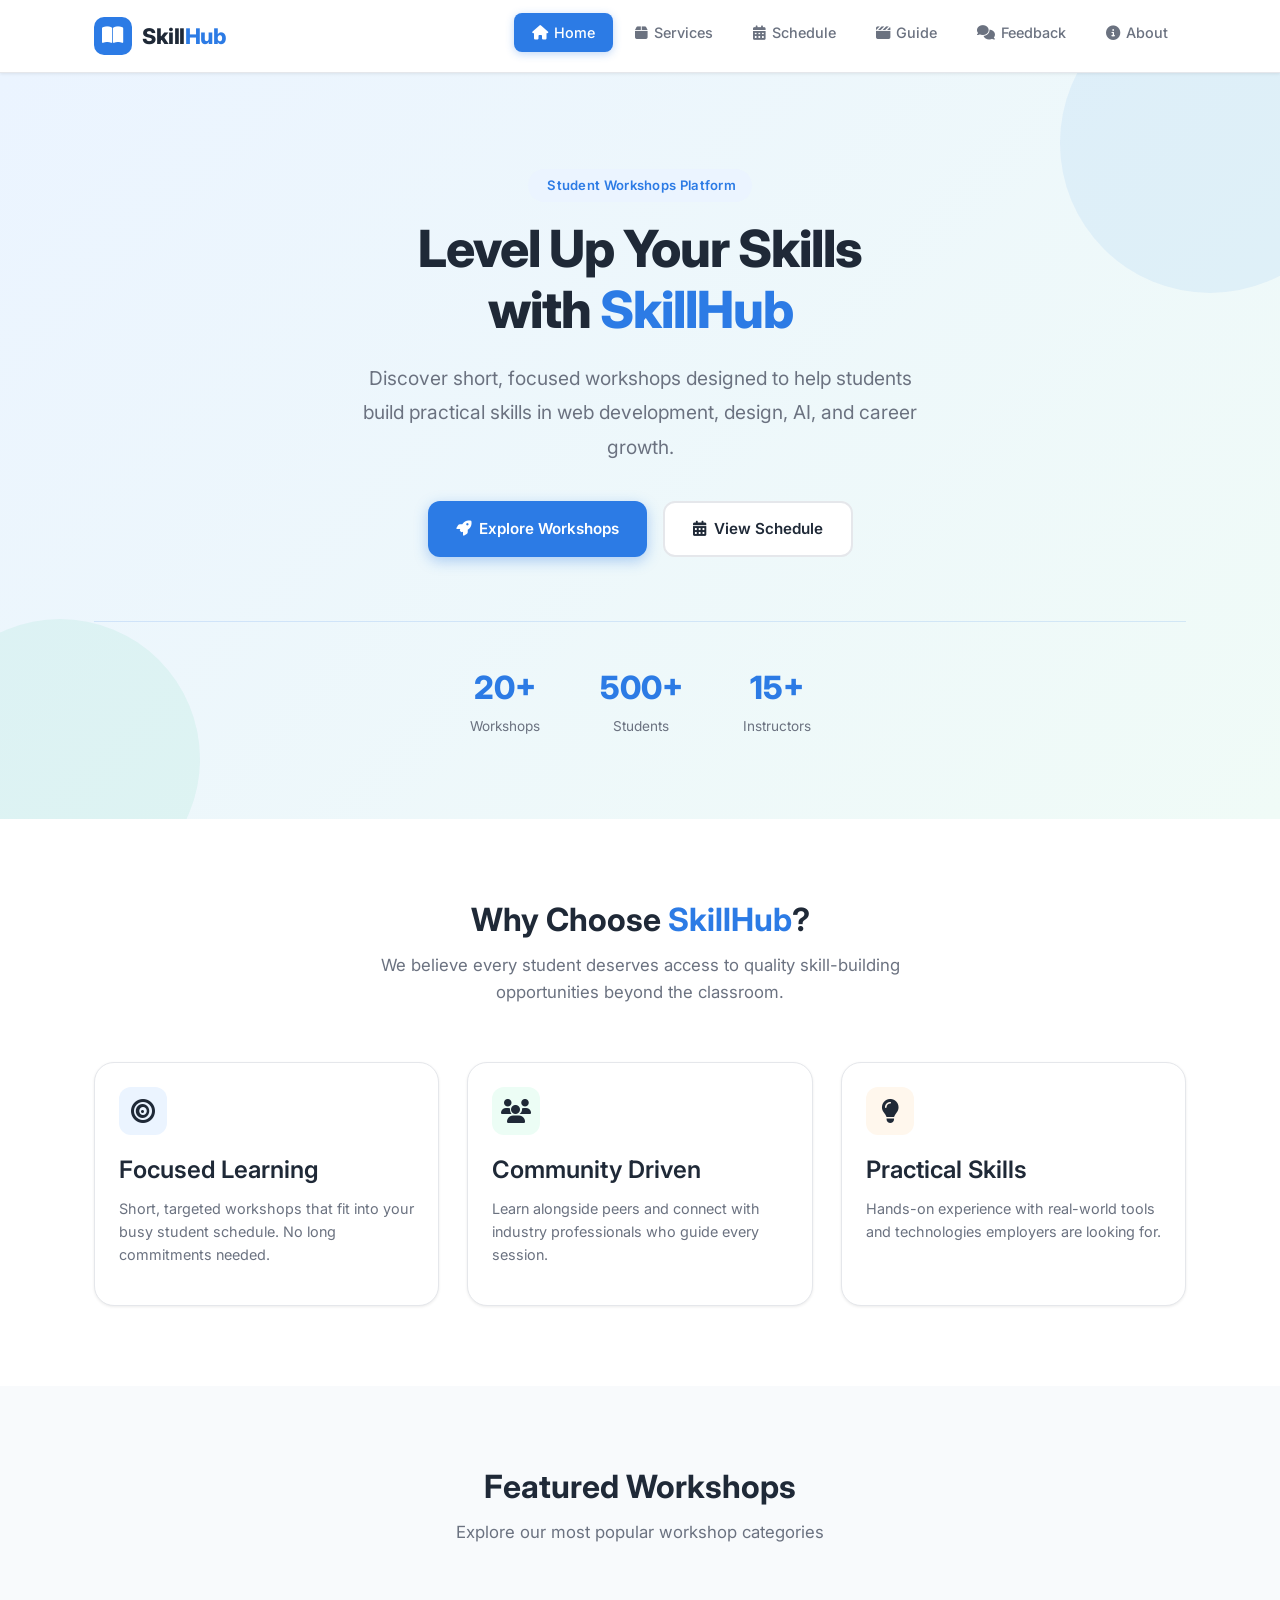
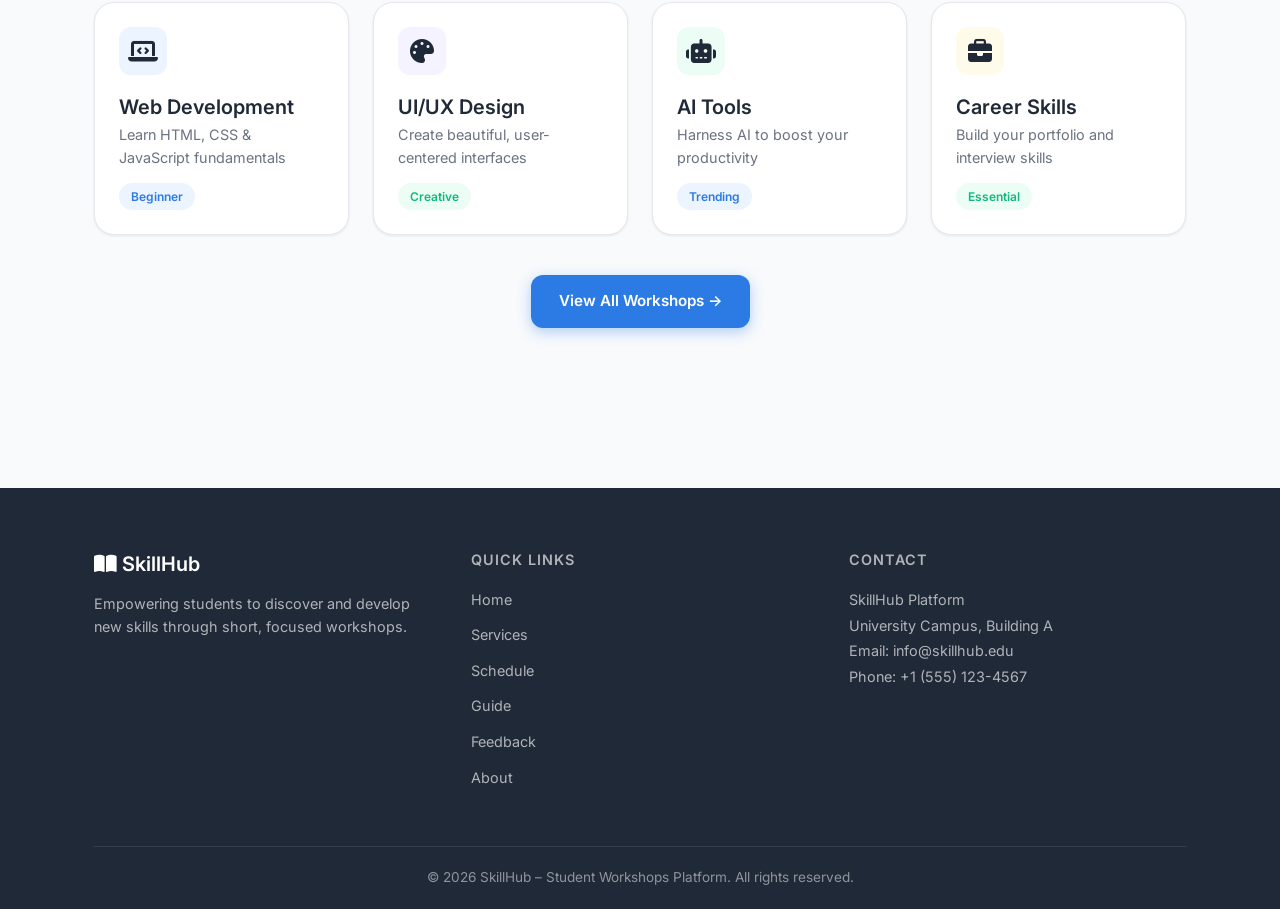
==== SkillHub-403/index.html @ 864455df "added the video + changed icons" ====
<!--
  /* Name=Aseel Musaid Alamri, ID=2108290, Section=DAR, Date=20/3 */
/* Name=Shahenaz Abushanab , ID=2215050, Section=DAR, Date=20/3 */
/* Name=Raghad Abdullah Alzahrani , ID=2206740, Section=DAR, Date=20/3 */
-->
<!doctype html>
<html lang="en">
  <head>
    <meta charset="UTF-8" />
    <meta name="viewport" content="width=device-width, initial-scale=1.0" />
    <title>SkillHub – Student Workshops Platform</title>
    <!-- Font Awesome CDN -->
    <link
      rel="stylesheet"
      href="https://cdnjs.cloudflare.com/ajax/libs/font-awesome/6.5.0/css/all.min.css"
    />
    <link rel="stylesheet" href="global/main.css" />
    <link rel="stylesheet" href="global/print.css" media="print" />
  </head>
  <body>
    <!-- ===== HEADER ===== -->
    <header>
      <div class="container">
        <div id="header-inner">
          <!-- Site logo and name -->
          <a href="index.html" id="site-logo">
            <div id="logo-icon"><i class="fa-solid fa-book-open"></i></div>
            <span id="site-name">Skill<span>Hub</span></span>
          </a>

          <!-- Navigation menu -->
          <nav id="main-nav" aria-label="Main navigation">
            <ul>
              <li>
                <a href="index.html"><i class="fa-solid fa-house"></i> Home</a>
              </li>
              <li>
                <a href="pages/services.html"
                  ><i class="fa-solid fa-box"></i> Services</a
                >
              </li>
              <li>
                <a href="pages/schedule.html"
                  ><i class="fa-solid fa-calendar-days"></i> Schedule</a
                >
              </li>
              <li>
                <a href="pages/video.html"
                  ><i class="fa-solid fa-clapperboard"></i> Guide</a
                >
              </li>
              <li>
                <a href="pages/feedback.html"
                  ><i class="fa-solid fa-comments"></i> Feedback</a
                >
              </li>
              <li>
                <a href="pages/about.html"
                  ><i class="fa-solid fa-circle-info"></i> About</a
                >
              </li>
            </ul>
          </nav>

          <!-- Mobile menu button -->
          <button id="menu-toggle" aria-label="Toggle menu">
            <i class="fa-solid fa-bars"></i>
          </button>
        </div>
      </div>
    </header>

    <!-- ===== HERO SECTION ===== -->
    <section id="home-hero">
      <div class="container">
        <div id="hero-content">
          <div class="badge">
            <i class="fa-solid fa-sparkles"></i> Student Workshops Platform
          </div>

          <h1 id="hero-title">
            Level Up Your Skills<br />with
            <span class="highlight">SkillHub</span>
          </h1>

          <p id="hero-subtitle">
            Discover short, focused workshops designed to help students build
            practical skills in web development, design, AI, and career growth.
          </p>

          <div id="hero-actions">
            <a href="pages/services.html" class="btn btn-primary"
              ><i class="fa-solid fa-rocket"></i> Explore Workshops</a
            >
            <a href="pages/schedule.html" class="btn btn-outline"
              ><i class="fa-solid fa-calendar-days"></i> View Schedule</a
            >
          </div>

          <div id="hero-stats">
            <div class="stat-item">
              <span class="stat-number">20+</span>
              <span class="stat-label">Workshops</span>
            </div>
            <div class="stat-item">
              <span class="stat-number">500+</span>
              <span class="stat-label">Students</span>
            </div>
            <div class="stat-item">
              <span class="stat-number">15+</span>
              <span class="stat-label">Instructors</span>
            </div>
          </div>
        </div>
      </div>
    </section>

    <!-- ===== PURPOSE SECTION ===== -->
    <section class="section-alt">
      <div class="container">
        <div class="section-header">
          <h2>
            Why Choose <span style="color: var(--primary)">SkillHub</span>?
          </h2>
          <p>
            We believe every student deserves access to quality skill-building
            opportunities beyond the classroom.
          </p>
        </div>

        <div class="grid-3">
          <div class="card">
            <div class="card-body">
              <div class="card-icon" style="background: #ebf4ff">
                <i class="fa-solid fa-bullseye"></i>
              </div>
              <h3>Focused Learning</h3>
              <p>
                Short, targeted workshops that fit into your busy student
                schedule. No long commitments needed.
              </p>
            </div>
          </div>

          <div class="card">
            <div class="card-body">
              <div class="card-icon" style="background: #ecfdf5">
                <i class="fa-solid fa-users"></i>
              </div>
              <h3>Community Driven</h3>
              <p>
                Learn alongside peers and connect with industry professionals
                who guide every session.
              </p>
            </div>
          </div>

          <div class="card">
            <div class="card-body">
              <div class="card-icon" style="background: #fff7ed">
                <i class="fa-solid fa-lightbulb"></i>
              </div>
              <h3>Practical Skills</h3>
              <p>
                Hands-on experience with real-world tools and technologies
                employers are looking for.
              </p>
            </div>
          </div>
        </div>
      </div>
    </section>

    <!-- ===== FEATURED WORKSHOPS ===== -->
    <section class="section">
      <div class="container">
        <div class="section-header">
          <h2>Featured Workshops</h2>
          <p>Explore our most popular workshop categories</p>
        </div>

        <div class="grid-4">
          <div class="card">
            <div class="card-body">
              <div class="card-icon" style="background: #ebf4ff">
                <i class="fa-solid fa-laptop-code"></i>
              </div>
              <h4>Web Development</h4>
              <p>Learn HTML, CSS & JavaScript fundamentals</p>
              <div class="card-tags">
                <span class="tag tag-primary">Beginner</span>
              </div>
            </div>
          </div>

          <div class="card">
            <div class="card-body">
              <div class="card-icon" style="background: #f5f3ff">
                <i class="fa-solid fa-palette"></i>
              </div>
              <h4>UI/UX Design</h4>
              <p>Create beautiful, user-centered interfaces</p>
              <div class="card-tags">
                <span class="tag tag-secondary">Creative</span>
              </div>
            </div>
          </div>

          <div class="card">
            <div class="card-body">
              <div class="card-icon" style="background: #ecfdf5">
                <i class="fa-solid fa-robot"></i>
              </div>
              <h4>AI Tools</h4>
              <p>Harness AI to boost your productivity</p>
              <div class="card-tags">
                <span class="tag tag-primary">Trending</span>
              </div>
            </div>
          </div>

          <div class="card">
            <div class="card-body">
              <div class="card-icon" style="background: #fffbeb">
                <i class="fa-solid fa-briefcase"></i>
              </div>
              <h4>Career Skills</h4>
              <p>Build your portfolio and interview skills</p>
              <div class="card-tags">
                <span class="tag tag-secondary">Essential</span>
              </div>
            </div>
          </div>
        </div>

        <div style="text-align: center; margin-top: 40px">
          <a href="pages/services.html" class="btn btn-primary"
            >View All Workshops →</a
          >
        </div>
      </div>
    </section>

    <!-- ===== FOOTER ===== -->
    <footer>
      <div class="container">
        <div id="footer-grid">
          <div id="footer-brand">
            <h3><i class="fa-solid fa-book-open"></i> SkillHub</h3>
            <p>
              Empowering students to discover and develop new skills through
              short, focused workshops.
            </p>
          </div>

          <div id="footer-links">
            <p class="footer-heading">Quick Links</p>
            <ul>
              <li><a href="index.html">Home</a></li>
              <li><a href="pages/services.html">Services</a></li>
              <li><a href="pages/schedule.html">Schedule</a></li>
              <li><a href="pages/video.html">Guide</a></li>
              <li><a href="pages/feedback.html">Feedback</a></li>
              <li><a href="pages/about.html">About</a></li>
            </ul>
          </div>

          <div id="footer-contact">
            <p class="footer-heading">Contact</p>
            <address>
              SkillHub Platform<br />
              University Campus, Building A<br />
              Email: info@skillhub.edu<br />
              Phone: +1 (555) 123-4567
            </address>
          </div>
        </div>
      </div>

      <div id="footer-copyright">
        &copy; 2026 SkillHub – Student Workshops Platform. All rights reserved.
      </div>
    </footer>

    <script src="scripts/main.js"></script>
  </body>
</html>
---- SkillHub-403/global/main.css ----
/* Name=Aseel Musaid Alamri, ID=2108290, Section=DAR, Date=20/3 */
/* Name=Shahenaz Abushanab , ID=2215050, Section=DAR, Date=20/3 */
/* Name=Raghad Abdullah Alzahrani , ID=2206740, Section=DAR, Date=20/3 */



@import url('https://fonts.googleapis.com/css2?family=Inter:wght@300;400;500;600;700;800&display=swap');

/* ===== CSS VARIABLES / COLOR PALETTE ===== */
:root {
  --primary:    #2C7BE5;
  --secondary:  #10B981;
  --background: #F8FAFC;
  --text:       #1F2937;
  --text-light: #6B7280;
  --card-bg:    #FFFFFF;
  --border:     #E5E7EB;
  --primary-light: #EBF4FF;
  --secondary-light: #ECFDF5;
  --shadow-sm:  0 1px 3px rgba(0,0,0,0.08);
  --shadow-md:  0 4px 16px rgba(44,123,229,0.10);
  --shadow-lg:  0 8px 32px rgba(44,123,229,0.15);
  --radius:     12px;
  --radius-lg:  20px;
}

/* ===== RESET & BASE STYLES ===== */
*, *::before, *::after {
  box-sizing: border-box;
  margin: 0;
  padding: 0;
}

html {
  scroll-behavior: smooth;
}

body {
  font-family: 'Inter', sans-serif;
  background-color: var(--background);
  color: var(--text);
  line-height: 1.6;
  font-size: 16px;
}

/* ===== TYPOGRAPHY ===== */
h1 { font-size: 2.75rem; font-weight: 800; line-height: 1.2; }
h2 { font-size: 2rem;    font-weight: 700; line-height: 1.3; }
h3 { font-size: 1.5rem;  font-weight: 600; }
h4 { font-size: 1.25rem; font-weight: 600; }
h5 { font-size: 1.1rem;  font-weight: 600; }
h6 { font-size: 0.95rem; font-weight: 600; }

p  { margin-bottom: 1rem; color: var(--text-light); }

/* Text formatting utilities */
.bold      { font-weight: 700; }
.italic    { font-style: italic; }
.underline { text-decoration: underline; }

a {
  color: var(--primary);
  text-decoration: none;
  transition: color 0.2s;
}
a:hover { color: #1a5cbf; }

ul, ol {
  padding-left: 1.5rem;
  margin-bottom: 1rem;
}

li { margin-bottom: 0.4rem; }

/* ===== LAYOUT WRAPPER ===== */
/* Main page container with max-width and centered alignment */
.container {
  max-width: 1140px;
  margin: 0 auto;
  padding: 0 24px;
}

/* ===== HEADER ===== */
/* Sticky top header with site name and navigation */
header {
  background: rgba(255,255,255,0.92);
  backdrop-filter: blur(12px);
  border-bottom: 1px solid var(--border);
  position: sticky;
  top: 0;
  z-index: 100;
  box-shadow: var(--shadow-sm);
}

#header-inner {
  display: flex;
  align-items: center;
  justify-content: space-between;
  height: 72px;
}

/* Logo / site name in header */
#site-logo {
  display: flex;
  align-items: center;
  gap: 10px;
  text-decoration: none;
}

#logo-icon {
  width: 38px;
  height: 38px;
  background: var(--primary);
  border-radius: 10px;
  display: flex;
  align-items: center;
  justify-content: center;
  color: white;
  font-size: 1.2rem;
}

#site-name {
  font-size: 1.35rem;
  font-weight: 800;
  color: var(--text);
  letter-spacing: -0.5px;
}

#site-name span { color: var(--primary); }

/* ===== NAVIGATION BAR ===== */
/* Consistent navigation menu across all pages */
nav#main-nav ul {
  list-style: none;
  display: flex;
  align-items: center;
  gap: 4px;
  padding: 0;
  margin: 0;
}

nav#main-nav ul li a {
  display: flex;
  align-items: center;
  gap: 6px;
  padding: 8px 18px;
  border-radius: 8px;
  font-size: 0.9rem;
  font-weight: 500;
  color: var(--text-light);
  transition: all 0.2s;
  text-decoration: none;
}

nav#main-nav ul li a:hover {
  background: var(--primary-light);
  color: var(--primary);
}

nav#main-nav ul li a.active {
  background: var(--primary);
  color: white;
  box-shadow: 0 2px 8px rgba(44,123,229,0.3);
}

/* Mobile hamburger button */
#menu-toggle {
  display: none;
  background: none;
  border: 1px solid var(--border);
  border-radius: 8px;
  padding: 8px 10px;
  cursor: pointer;
  font-size: 1.3rem;
  color: var(--text);
}

/* ===== FOOTER ===== */
/* Footer with copyright symbol, links, and address */
footer {
  background: var(--text);
  color: white;
  padding: 60px 0 0;
  margin-top: 80px;
}

#footer-grid {
  display: grid;
  grid-template-columns: repeat(3, 1fr);
  gap: 40px;
  padding-bottom: 40px;
  border-bottom: 1px solid rgba(255,255,255,0.1);
}

#footer-brand p,
#footer-links p,
#footer-contact p {
  color: rgba(255,255,255,0.65);
  font-size: 0.9rem;
}

#footer-brand h3 {
  color: white;
  margin-bottom: 12px;
  font-size: 1.25rem;
}

.footer-heading {
  color: rgba(255,255,255,0.8);
  font-size: 0.8rem;
  font-weight: 600;
  text-transform: uppercase;
  letter-spacing: 1px;
  margin-bottom: 16px;
}

#footer-links ul {
  list-style: none;
  padding: 0;
}

#footer-links ul li { margin-bottom: 10px; }

#footer-links ul li a {
  color: rgba(255,255,255,0.65);
  font-size: 0.9rem;
  transition: color 0.2s;
}

#footer-links ul li a:hover { color: white; }

/* Footer address element styling */
footer address {
  font-style: normal;
  color: rgba(255,255,255,0.65);
  font-size: 0.9rem;
  line-height: 1.8;
}

/* Copyright bar at bottom of footer */
#footer-copyright {
  text-align: center;
  padding: 20px;
  font-size: 0.85rem;
  color: rgba(255,255,255,0.5);
}

/* ===== PAGE HERO / BANNER ===== */
/* Used at top of inner pages */
.page-hero {
  background: linear-gradient(135deg, var(--primary-light) 0%, var(--background) 100%);
  padding: 64px 0 56px;
  text-align: center;
  border-bottom: 1px solid var(--border);
}

.page-hero .badge {
  display: inline-block;
  background: var(--primary-light);
  color: var(--primary);
  padding: 6px 16px;
  border-radius: 99px;
  font-size: 0.82rem;
  font-weight: 600;
  margin-bottom: 16px;
  letter-spacing: 0.3px;
}

.page-hero h1 {
  color: var(--text);
  margin-bottom: 12px;
}

.page-hero p {
  font-size: 1.1rem;
  max-width: 580px;
  margin: 0 auto;
}

/* ===== BUTTONS ===== */
.btn {
  display: inline-flex;
  align-items: center;
  gap: 8px;
  padding: 14px 28px;
  border-radius: var(--radius);
  font-size: 0.95rem;
  font-weight: 600;
  cursor: pointer;
  border: none;
  transition: all 0.25s;
  text-decoration: none;
}

.btn-primary {
  background: var(--primary);
  color: white;
  box-shadow: 0 4px 14px rgba(44,123,229,0.35);
}

.btn-primary:hover {
  background: #1a5cbf;
  color: white;
  box-shadow: 0 6px 20px rgba(44,123,229,0.45);
  transform: translateY(-2px);
}

.btn-outline {
  background: white;
  color: var(--text);
  border: 2px solid var(--border);
}

.btn-outline:hover {
  border-color: var(--primary);
  color: var(--primary);
  background: var(--primary-light);
  transform: translateY(-2px);
}

.btn-secondary {
  background: var(--secondary);
  color: white;
  box-shadow: 0 4px 14px rgba(16,185,129,0.3);
}

.btn-secondary:hover {
  background: #0da271;
  color: white;
  transform: translateY(-2px);
}

/* ===== CARDS ===== */
/* Reusable card component for workshops and features */
.card {
  background: var(--card-bg);
  border: 1px solid var(--border);
  border-radius: var(--radius-lg);
  overflow: hidden;
  transition: all 0.3s;
  box-shadow: var(--shadow-sm);
}

.card:hover {
  border-color: rgba(44,123,229,0.25);
  box-shadow: var(--shadow-lg);
  transform: translateY(-4px);
}

.card-img {
  width: 100%;
  height: 200px;
  object-fit: cover;
}

.card-body {
  padding: 24px;
}

.card-icon {
  width: 48px;
  height: 48px;
  border-radius: 12px;
  display: flex;
  align-items: center;
  justify-content: center;
  font-size: 1.5rem;
  margin-bottom: 16px;
}

.card-body h3 { margin-bottom: 8px; }
.card-body p  { font-size: 0.9rem; margin-bottom: 14px; }

.card-tags { display: flex; gap: 8px; flex-wrap: wrap; }

.tag {
  font-size: 0.75rem;
  font-weight: 600;
  padding: 4px 12px;
  border-radius: 99px;
}

.tag-primary { background: var(--primary-light); color: var(--primary); }
.tag-secondary { background: var(--secondary-light); color: var(--secondary); }

/* ===== SECTION STYLES ===== */
.section { padding: 80px 0; }
.section-alt { padding: 80px 0; background: var(--card-bg); }

.section-header { text-align: center; margin-bottom: 56px; }
.section-header h2 { color: var(--text); margin-bottom: 12px; }
.section-header p { font-size: 1.05rem; max-width: 560px; margin: 0 auto; }

/* ===== GRID LAYOUTS ===== */
.grid-2 { display: grid; grid-template-columns: repeat(2, 1fr); gap: 28px; }
.grid-3 { display: grid; grid-template-columns: repeat(3, 1fr); gap: 28px; }
.grid-4 { display: grid; grid-template-columns: repeat(4, 1fr); gap: 24px; }

/* ===== BLOCKQUOTE ===== */
blockquote {
  background: var(--primary-light);
  border-left: 5px solid var(--primary);
  border-radius: 0 var(--radius) var(--radius) 0;
  padding: 24px 28px;
  margin: 32px 0;
  font-size: 1.1rem;
  font-style: italic;
  color: var(--text);
}

blockquote cite {
  display: block;
  margin-top: 10px;
  font-size: 0.88rem;
  font-style: normal;
  color: var(--text-light);
  font-weight: 600;
}

/* ===== TABLE STYLES (Schedule page) ===== */
.table-wrapper {
  overflow-x: auto;
  border-radius: var(--radius-lg);
  border: 1px solid var(--border);
  box-shadow: var(--shadow-md);
  background: var(--card-bg);
}

table#schedule-table {
  width: 100%;
  border-collapse: collapse;
  min-width: 640px;
}

table#schedule-table caption {
  text-align: left;
  padding: 24px 28px 16px;
  font-size: 1.4rem;
  font-weight: 700;
  color: var(--text);
  background: var(--card-bg);
}

table#schedule-table caption p {
  font-size: 0.88rem;
  margin: 0;
  color: var(--text-light);
}

table#schedule-table thead tr {
  background: var(--primary);
  color: white;
}

table#schedule-table thead th {
  padding: 16px 20px;
  text-align: left;
  font-size: 0.8rem;
  font-weight: 600;
  text-transform: uppercase;
  letter-spacing: 0.8px;
  border-right: 1px solid rgba(255,255,255,0.12);
}

table#schedule-table tbody tr {
  border-bottom: 1px solid var(--border);
  transition: background 0.15s;
}

table#schedule-table tbody tr:hover {
  background: var(--primary-light);
}

table#schedule-table tbody tr:nth-child(even) {
  background: var(--background);
}

table#schedule-table tbody tr:nth-child(even):hover {
  background: var(--primary-light);
}

table#schedule-table tbody td {
  padding: 16px 20px;
  font-size: 0.9rem;
  color: var(--text);
  vertical-align: top;
  border-right: 1px solid var(--border);
}

table#schedule-table .day-cell {
  font-weight: 700;
  color: var(--primary);
  white-space: nowrap;
}

table#schedule-table .workshop-name {
  font-weight: 600;
  display: block;
  margin-bottom: 2px;
}

table#schedule-table .workshop-meta {
  font-size: 0.78rem;
  color: var(--text-light);
}

/* ===== FORM STYLES (Feedback page) ===== */
.form-card {
  background: var(--card-bg);
  border: 1px solid var(--border);
  border-radius: var(--radius-lg);
  padding: 44px 48px;
  box-shadow: var(--shadow-md);
}

.form-group { margin-bottom: 28px; }

.form-row {
  display: grid;
  grid-template-columns: 1fr 1fr;
  gap: 24px;
}

label {
  display: block;
  font-size: 0.88rem;
  font-weight: 600;
  color: var(--text);
  margin-bottom: 8px;
}

.required { color: #EF4444; margin-left: 2px; }

input[type="text"],
input[type="email"],
select,
textarea {
  width: 100%;
  padding: 12px 16px;
  border: 2px solid var(--border);
  border-radius: var(--radius);
  font-family: 'Inter', sans-serif;
  font-size: 0.92rem;
  color: var(--text);
  background: var(--background);
  transition: border-color 0.2s, box-shadow 0.2s;
  outline: none;
}

input[type="text"]:focus,
input[type="email"]:focus,
select:focus,
textarea:focus {
  border-color: var(--primary);
  box-shadow: 0 0 0 4px rgba(44,123,229,0.1);
  background: white;
}

input.error, select.error, textarea.error {
  border-color: #EF4444;
  box-shadow: 0 0 0 4px rgba(239,68,68,0.1);
}

.error-msg {
  color: #EF4444;
  font-size: 0.8rem;
  margin-top: 6px;
  display: none;
}

.error-msg.visible { display: block; }

textarea { min-height: 120px; resize: vertical; }

/* Radio button group styling */
.radio-group, .checkbox-group {
  display: flex;
  flex-wrap: wrap;
  gap: 12px;
  margin-top: 8px;
}

.radio-label, .checkbox-label {
  display: flex;
  align-items: center;
  gap: 10px;
  padding: 12px 20px;
  border: 2px solid var(--border);
  border-radius: var(--radius);
  cursor: pointer;
  font-size: 0.9rem;
  font-weight: 500;
  color: var(--text);
  transition: all 0.2s;
  background: white;
}

.radio-label:hover, .checkbox-label:hover {
  border-color: var(--primary);
  background: var(--primary-light);
  color: var(--primary);
}

.radio-label input, .checkbox-label input {
  width: auto;
  margin: 0;
  accent-color: var(--primary);
  cursor: pointer;
}

/* Checkbox grid for workshop selections */
.checkbox-grid {
  display: grid;
  grid-template-columns: 1fr 1fr;
  gap: 12px;
  margin-top: 8px;
}

/* ===== SUCCESS MESSAGE ===== */
#success-message {
  display: none;
  text-align: center;
  padding: 48px;
  background: var(--secondary-light);
  border: 2px solid var(--secondary);
  border-radius: var(--radius-lg);
  margin-top: 24px;
}

#success-message h3 {
  color: var(--secondary);
  font-size: 1.5rem;
  margin-bottom: 8px;
}

/* ===== VIDEO PAGE ===== */
.video-placeholder {
  aspect-ratio: 16/9;
  background: linear-gradient(135deg, #f0f4ff, #e8f0fe);
  border: 3px dashed var(--border);
  border-radius: var(--radius-lg);
  display: flex;
  flex-direction: column;
  align-items: center;
  justify-content: center;
  text-align: center;
  padding: 40px;
}

.play-icon {
  width: 80px;
  height: 80px;
  background: var(--primary-light);
  border: 3px solid rgba(44,123,229,0.2);
  border-radius: 50%;
  display: flex;
  align-items: center;
  justify-content: center;
  font-size: 2rem;
  margin: 0 auto 24px;
  color: var(--primary);
}

.ai-note {
  background: var(--primary-light);
  border: 1px solid rgba(44,123,229,0.2);
  border-radius: var(--radius);
  padding: 16px 20px;
  margin-top: 24px;
  font-size: 0.88rem;
  color: var(--text-light);
  display: flex;
  gap: 10px;
  align-items: flex-start;
}

/* ===== ABOUT PAGE ===== */
.info-card {
  background: var(--card-bg);
  border: 1px solid var(--border);
  border-radius: var(--radius-lg);
  padding: 36px;
  margin-bottom: 28px;
  box-shadow: var(--shadow-sm);
}

.info-card-header {
  display: flex;
  align-items: center;
  gap: 14px;
  margin-bottom: 20px;
}

.info-icon {
  width: 44px;
  height: 44px;
  border-radius: 12px;
  background: var(--primary-light);
  display: flex;
  align-items: center;
  justify-content: center;
  font-size: 1.3rem;
  flex-shrink: 0;
}

.mission-list {
  list-style: none;
  padding: 0;
}

.mission-list li {
  display: flex;
  align-items: flex-start;
  gap: 14px;
  padding: 14px;
  border-radius: var(--radius);
  background: var(--background);
  border: 1px solid var(--border);
  margin-bottom: 12px;
}

.bullet {
  width: 10px;
  height: 10px;
  border-radius: 50%;
  background: var(--primary);
  margin-top: 6px;
  flex-shrink: 0;
}

.category-grid {
  display: grid;
  grid-template-columns: 1fr 1fr;
  gap: 14px;
  margin-top: 8px;
}

.category-item {
  display: flex;
  align-items: center;
  gap: 14px;
  padding: 14px 18px;
  border: 1px solid var(--border);
  border-radius: var(--radius);
  background: var(--background);
  transition: border-color 0.2s;
}

.category-item:hover { border-color: var(--primary); }

/* ===== HERO SECTION (Home page) ===== */
#home-hero {
  background: linear-gradient(135deg, var(--primary-light) 0%, #f0fbf7 100%);
  padding: 96px 0 80px;
  text-align: center;
  position: relative;
  overflow: hidden;
}

#home-hero::before {
  content: '';
  position: absolute;
  top: -80px; right: -80px;
  width: 300px; height: 300px;
  background: rgba(44,123,229,0.08);
  border-radius: 50%;
}

#home-hero::after {
  content: '';
  position: absolute;
  bottom: -80px; left: -80px;
  width: 280px; height: 280px;
  background: rgba(16,185,129,0.07);
  border-radius: 50%;
}

#hero-content { position: relative; z-index: 1; }

#hero-title {
  font-size: 3.2rem;
  font-weight: 800;
  color: var(--text);
  margin-bottom: 20px;
  letter-spacing: -1px;
}

#hero-title .highlight { color: var(--primary); }

#hero-subtitle {
  font-size: 1.2rem;
  color: var(--text-light);
  max-width: 580px;
  margin: 0 auto 36px;
  line-height: 1.8;
}

#hero-actions {
  display: flex;
  gap: 16px;
  justify-content: center;
  flex-wrap: wrap;
}

#hero-stats {
  display: flex;
  justify-content: center;
  gap: 60px;
  margin-top: 64px;
  padding-top: 40px;
  border-top: 1px solid rgba(44,123,229,0.15);
}

.stat-item { text-align: center; }
.stat-number {
  font-size: 2rem;
  font-weight: 800;
  color: var(--primary);
  display: block;
}
.stat-label {
  font-size: 0.85rem;
  color: var(--text-light);
  margin-top: 4px;
}

/* ===== RESPONSIVE ===== */
@media (max-width: 768px) {
  h1 { font-size: 2rem; }
  h2 { font-size: 1.6rem; }
  #hero-title { font-size: 2.2rem; }

  nav#main-nav { display: none; }
  nav#main-nav.open { display: block; }
  nav#main-nav.open ul {
    flex-direction: column;
    padding: 16px;
    gap: 8px;
    background: white;
    border-top: 1px solid var(--border);
  }
  nav#main-nav.open ul li a { width: 100%; }

  #menu-toggle { display: block; }

  .grid-2, .grid-3, .grid-4 {
    grid-template-columns: 1fr;
  }

  #footer-grid { grid-template-columns: 1fr; }

  .form-card { padding: 28px 20px; }
  .form-row { grid-template-columns: 1fr; }
  .checkbox-grid { grid-template-columns: 1fr; }

  #hero-stats { gap: 32px; }
  .category-grid { grid-template-columns: 1fr; }

  .page-hero { padding: 40px 0; }
  .page-hero h1 { font-size: 2rem; }
}

/* ===================================================
   BOOKING MODAL STYLES
   Popup form shown when user clicks "Book Workshop"
   =================================================== */

/* Dark overlay behind the modal */
#booking-overlay {
  position: fixed;
  inset: 0;
  background: rgba(15, 23, 42, 0.65);
  backdrop-filter: blur(4px);
  z-index: 999;
  display: flex;
  align-items: center;
  justify-content: center;
  padding: 20px;
  animation: fadeOverlay 0.25s ease;
}

@keyframes fadeOverlay {
  from { opacity: 0; }
  to   { opacity: 1; }
}

/* Modal box */
#booking-modal {
  background: white;
  border-radius: 20px;
  padding: 36px 40px;
  width: 100%;
  max-width: 560px;
  max-height: 90vh;
  overflow-y: auto;
  box-shadow: 0 24px 64px rgba(0,0,0,0.25);
  animation: slideModal 0.3s ease;
  position: relative;
}

@keyframes slideModal {
  from { opacity: 0; transform: translateY(30px) scale(0.97); }
  to   { opacity: 1; transform: translateY(0)   scale(1);    }
}

/* Modal header row: title + close button */
#modal-header {
  display: flex;
  align-items: flex-start;
  justify-content: space-between;
  margin-bottom: 20px;
}

#modal-badge {
  font-size: 0.78rem;
  font-weight: 700;
  color: var(--primary);
  text-transform: uppercase;
  letter-spacing: 1px;
  margin-bottom: 4px;
}

#modal-title {
  font-size: 1.5rem;
  font-weight: 800;
  color: var(--text);
  margin: 0;
}

/* Close (×) button */
#modal-close {
  background: var(--background);
  border: 1px solid var(--border);
  border-radius: 8px;
  width: 36px;
  height: 36px;
  font-size: 1.3rem;
  cursor: pointer;
  color: var(--text-light);
  display: flex;
  align-items: center;
  justify-content: center;
  flex-shrink: 0;
  margin-left: 16px;
  transition: all 0.2s;
  line-height: 1;
}

#modal-close:hover {
  background: #fee2e2;
  border-color: #fca5a5;
  color: #dc2626;
}

/* Workshop info summary box inside modal */
#modal-workshop-info {
  background: var(--primary-light);
  border: 1px solid rgba(44,123,229,0.2);
  border-radius: var(--radius);
  padding: 16px 20px;
  margin-bottom: 24px;
}

#info-name {
  font-weight: 700;
  font-size: 1rem;
  color: var(--text);
  margin-bottom: 8px;
}

#info-details {
  display: flex;
  gap: 16px;
  flex-wrap: wrap;
  margin-bottom: 8px;
}

#info-details span {
  font-size: 0.85rem;
  color: var(--text-light);
  background: white;
  padding: 4px 12px;
  border-radius: 99px;
  border: 1px solid var(--border);
}

#info-link {
  font-size: 0.82rem;
  color: var(--primary);
  font-weight: 600;
  word-break: break-all;
  display: block;
  margin-bottom: 10px;
}

#info-link:hover { text-decoration: underline; }

/* "Details will be sent to your email" notice */
#info-email-note {
  font-size: 0.82rem;
  color: var(--text-light);
  margin: 0;
  font-style: italic;
}

/* What user will receive list */
#booking-will-receive {
  background: var(--secondary-light);
  border: 1px solid rgba(16,185,129,0.2);
  border-radius: var(--radius);
  padding: 16px 20px;
  margin-bottom: 20px;
}

#booking-will-receive p {
  font-size: 0.88rem;
  color: var(--text);
  margin-bottom: 8px;
}

#booking-will-receive ul {
  list-style: none;
  padding: 0;
  margin: 0;
}

#booking-will-receive ul li {
  font-size: 0.85rem;
  color: var(--text-light);
  padding: 3px 0;
  margin: 0;
}

/* Scrollbar inside modal */
#booking-modal::-webkit-scrollbar { width: 5px; }
#booking-modal::-webkit-scrollbar-thumb {
  background: var(--border);
  border-radius: 3px;
}

/* Responsive: full-screen modal on small screens */
@media (max-width: 600px) {
  #booking-modal {
    padding: 24px 18px;
    border-radius: 16px;
  }
  .form-row { grid-template-columns: 1fr; }
}
/* Generic badge style */
.badge {
  display: inline-block;
  background: var(--primary-light);
  color: var(--primary);
  padding: 6px 16px;
  border-radius: 99px;
  font-size: 0.82rem;
  font-weight: 600;
  margin-bottom: 16px;
  letter-spacing: 0.3px;
}

/* Embedded video */
.video-box {
  background: var(--card-bg);
  border: 1px solid var(--border);
  border-radius: var(--radius-lg);
  padding: 20px;
  box-shadow: var(--shadow-md);
}

.embedded-video {
  width: 100%;
  border-radius: 12px;
  display: block;
}
---- SkillHub-403/global/print.css ----
/* Name=Aseel Musaid Alamri, ID=2108290, Section=DAR, Date=20/3 */
/* Name=Shahenaz Abushanab , ID=2215050, Section=DAR, Date=20/3 */
/* Name=Raghad Abdullah Alzahrani , ID=2206740, Section=DAR, Date=20/3 */

@media print {

  /* Hide all elements by default */
  body * { visibility: hidden; }

  /* Show only the schedule table and its contents */
  #schedule-table,
  #schedule-table * {
    visibility: visible;
  }

  /* Position the table at the top of the printed page */
  #schedule-table {
    position: absolute;
    top: 0;
    left: 0;
    width: 100%;
  }

  /* Remove shadows and borders for clean printing */
  .table-wrapper {
    box-shadow: none;
    border: none;
  }

  /* Ensure table header background prints correctly */
  table#schedule-table thead tr {
    background: #2C7BE5 !important;
    -webkit-print-color-adjust: exact;
    print-color-adjust: exact;
  }

  /* Page setup */
  @page {
    margin: 20mm;
    size: A4 landscape;
  }
}
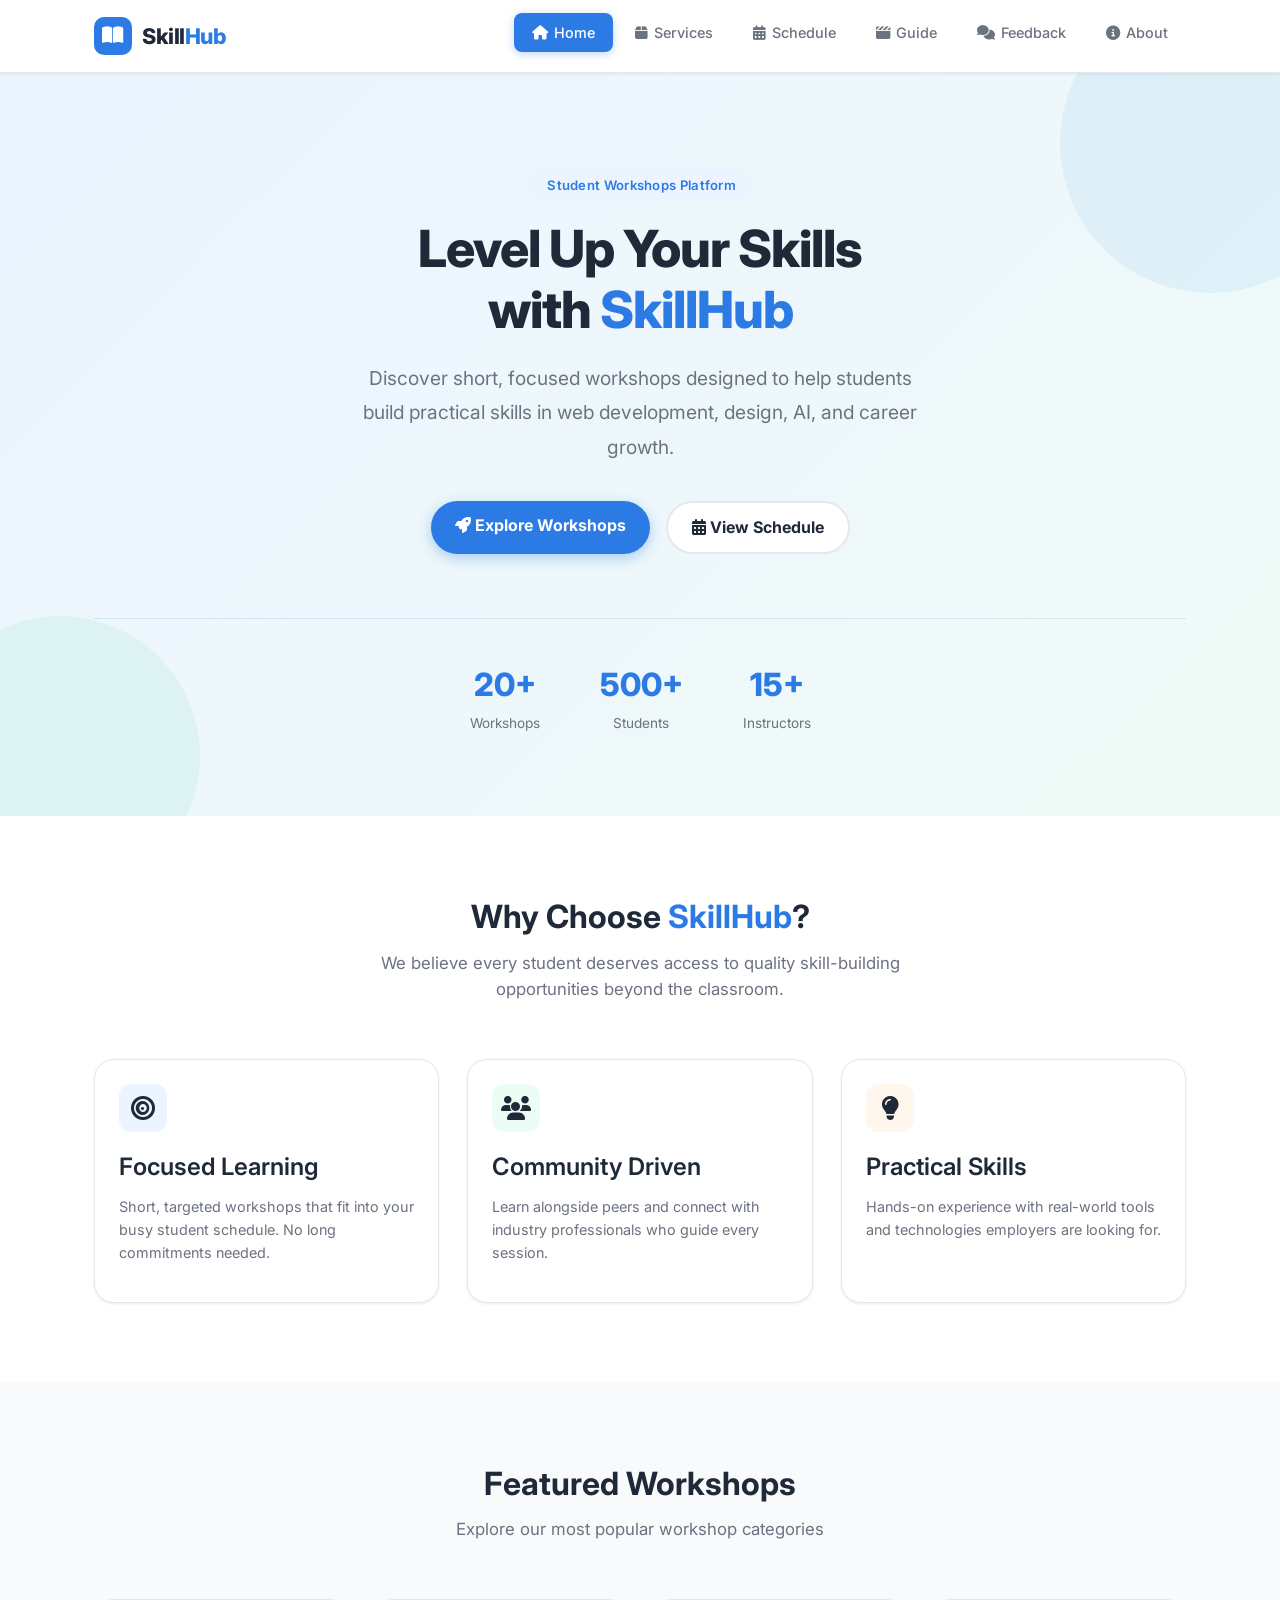
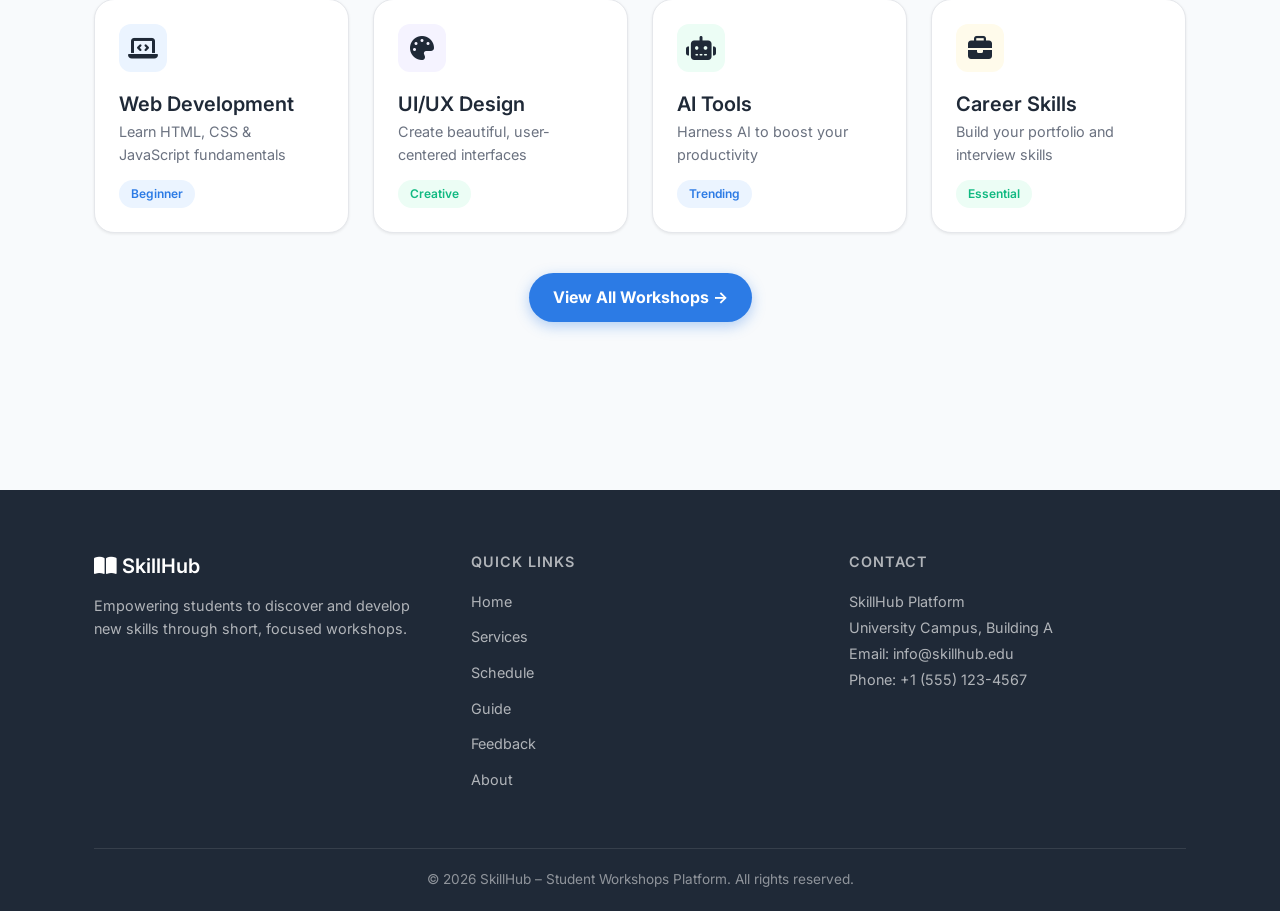
==== commit b18e299c: "added comments" ====
--- a/SkillHub-403/index.html
+++ b/SkillHub-403/index.html
@@ -62,7 +62,7 @@
             </ul>
           </nav>
 
-          <!-- Mobile menu button -->
+          <!-- Menu buttons -->
           <button id="menu-toggle" aria-label="Toggle menu">
             <i class="fa-solid fa-bars"></i>
           </button>
@@ -97,6 +97,11 @@
             >
           </div>
 
+          <!-- 
+            This block displays quick website statistics in the hero section.
+            It shows summary numbers about the available workshops, participating
+            students, and instructors to give users a fast overview of the platform.
+          -->
           <div id="hero-stats">
             <div class="stat-item">
               <span class="stat-number">20+</span>
--- a/SkillHub-403/global/main.css
+++ b/SkillHub-403/global/main.css
@@ -3,7 +3,7 @@
 /* Name=Raghad Abdullah Alzahrani , ID=2206740, Section=DAR, Date=20/3 */
 
 
-
+/* Imports the Inter font family from Google Fonts to be used across the website */
 @import url('https://fonts.googleapis.com/css2?family=Inter:wght@300;400;500;600;700;800&display=swap');
 
 /* ===== CSS VARIABLES / COLOR PALETTE ===== */
@@ -24,15 +24,21 @@
   --radius-lg:  20px;
 }
 
+/* 
+  This section applies the basic reset and default styles of the website.
+  It removes the browser’s default spacing, makes element sizing more
+  consistent, enables smooth scrolling, and sets the main font, text color,
+  background color, and reading size for the page.
+*/
 /* ===== RESET & BASE STYLES ===== */
 *, *::before, *::after {
-  box-sizing: border-box;
-  margin: 0;
-  padding: 0;
+  box-sizing: border-box; /* includes padding and border inside the element’s total width and height */
+  margin: 0;  /* removes the default outer spacing from all elements */
+  padding: 0;  /* removes the default inner spacing from all elements */
 }
 
 html {
-  scroll-behavior: smooth;
+  scroll-behavior: smooth; /* makes anchor link scrolling move smoothly instead of jumping */
 }
 
 body {
@@ -58,19 +64,25 @@
 .italic    { font-style: italic; }
 .underline { text-decoration: underline; }
 
+/*
+  This section defines the default appearance of common text elements.
+  It styles links with the main theme color and hover effect, and sets
+  consistent spacing for lists and list items to keep the content clean
+  and readable across the website.
+*/
 a {
-  color: var(--primary);
-  text-decoration: none;
-  transition: color 0.2s;
+  color: var(--primary);  /* sets the default link color using the main theme color */
+  text-decoration: none;  /* removes the default underline from links */
+  transition: color 0.2s;  /* makes the link color change smoothly on hover */
 }
 a:hover { color: #1a5cbf; }
 
 ul, ol {
-  padding-left: 1.5rem;
-  margin-bottom: 1rem;
-}
-
-li { margin-bottom: 0.4rem; }
+  padding-left: 1.5rem;  /* adds left spacing so list markers and text are properly indented */
+  margin-bottom: 1rem;   /* adds space below lists to separate them from following content */
+}
+
+li { margin-bottom: 0.4rem; } /* adds small spacing between list items */
 
 /* ===== LAYOUT WRAPPER ===== */
 /* Main page container with max-width and centered alignment */
@@ -126,6 +138,7 @@
   letter-spacing: -0.5px;
 }
 
+/* Applies the primary theme color to the span element inside the site name */
 #site-name span { color: var(--primary); }
 
 /* ===== NAVIGATION BAR ===== */
@@ -243,6 +256,20 @@
   padding: 20px;
   font-size: 0.85rem;
   color: rgba(255,255,255,0.5);
+}
+
+/* ===== SCROLL ANIMATION ===== */
+/* Initial hidden state before element enters the viewport */
+.fade-in {
+  opacity: 0;
+  transform: translateY(28px);
+  transition: opacity 0.6s ease, transform 0.6s ease;
+}
+
+/* Final visible state after scroll detection */
+.fade-in.visible {
+  opacity: 1;
+  transform: translateY(0);
 }
 
 /* ===== PAGE HERO / BANNER ===== */
@@ -279,17 +306,16 @@
 
 /* ===== BUTTONS ===== */
 .btn {
-  display: inline-flex;
-  align-items: center;
-  gap: 8px;
-  padding: 14px 28px;
-  border-radius: var(--radius);
-  font-size: 0.95rem;
-  font-weight: 600;
+  display: inline-block;
+  padding: 0.75rem 1.5rem;
+  border-radius: 999px;
+  font-weight: 700;
+  text-decoration: none;
   cursor: pointer;
   border: none;
-  transition: all 0.25s;
-  text-decoration: none;
+  transition: transform 0.2s ease, box-shadow 0.2s ease;
+  position: relative;
+  overflow: hidden;
 }
 
 .btn-primary {
@@ -328,6 +354,31 @@
   background: #0da271;
   color: white;
   transform: translateY(-2px);
+}
+
+/*
+  This class styles the ripple element created inside a button when the
+  user clicks it. It gives the ripple its small circular shape, places it
+  above the button content, and applies the animation that makes it expand
+  and fade out.
+*/
+.btn-ripple {
+  position: absolute;
+  width: 10px;
+  height: 10px;
+  background: rgba(255, 255, 255, 0.5);
+  border-radius: 50%;
+  transform: scale(0);
+  animation: ripple-anim 0.5s linear;
+  pointer-events: none;
+}
+
+/* Defines the ripple animation effect */
+@keyframes ripple-anim {
+  to {
+    transform: scale(30); /* enlarges the ripple circle */
+    opacity: 0;  /* fades the ripple out */
+  }
 }
 
 /* ===== CARDS ===== */
@@ -396,6 +447,14 @@
 .grid-3 { display: grid; grid-template-columns: repeat(3, 1fr); gap: 28px; }
 .grid-4 { display: grid; grid-template-columns: repeat(4, 1fr); gap: 24px; }
 
+
+/*
+  This section styles blockquote elements to make quoted text stand out
+  from the rest of the page content. It adds a colored background, a left
+  border, rounded corners, spacing, and text formatting. The cite element
+  inside the blockquote is also styled separately to display the source
+  in a smaller and lighter way.
+*/
 /* ===== BLOCKQUOTE ===== */
 blockquote {
   background: var(--primary-light);
@@ -824,6 +883,12 @@
   margin-top: 4px;
 }
 
+/*
+  This section contains responsive styles for smaller screen sizes.
+  It adjusts text sizes, navigation layout, grid structures, form layout,
+  footer layout, and page spacing so the website remains readable and
+  easy to use on tablets and mobile devices.
+*/
 /* ===== RESPONSIVE ===== */
 @media (max-width: 768px) {
   h1 { font-size: 2rem; }
@@ -847,7 +912,7 @@
     grid-template-columns: 1fr;
   }
 
-  #footer-grid { grid-template-columns: 1fr; }
+  #footer-grid { grid-template-columns: 1fr; } /* stacks footer content into one column */
 
   .form-card { padding: 28px 20px; }
   .form-row { grid-template-columns: 1fr; }
--- a/SkillHub-403/global/print.css
+++ b/SkillHub-403/global/print.css
@@ -2,32 +2,62 @@
 /* Name=Shahenaz Abushanab , ID=2215050, Section=DAR, Date=20/3 */
 /* Name=Raghad Abdullah Alzahrani , ID=2206740, Section=DAR, Date=20/3 */
 
+/*
+  This file defines the print styles for the schedule page.
+  It hides all page content by default and makes only the schedule table
+  visible when printing. It also places the table at the top of the page,
+  preserves the table header color, and sets the printed page to A4
+  landscape with suitable margins.
+*/
 @media print {
-
+  /* display: none is used for everything we dont want printed, and then explicitly show only the table area */
   /* Hide all elements by default */
-  body * { visibility: hidden; }
-
-  /* Show only the schedule table and its contents */
-  #schedule-table,
-  #schedule-table * {
-    visibility: visible;
+  /* Hide page sections that should not appear in print */
+  header,
+  .page-hero,
+  footer,
+  .btn,
+  .fade-in,
+  body > :not(.section) {
+    display: none !important;
   }
 
-  /* Position the table at the top of the printed page */
-  #schedule-table {
-    position: absolute;
-    top: 0;
-    left: 0;
-    width: 100%;
+  /* Remove extra spacing from the page */
+  body {
+    margin: 0;
+    padding: 0;
+    background: white;
   }
 
-  /* Remove shadows and borders for clean printing */
+  /* Remove section spacing so the table starts immediately */
+  .section,
+  .container {
+    margin: 0 !important;
+    padding: 0 !important;
+    max-width: none !important;
+  }
+
+  /* Hide everything inside the section except the table wrapper */
+  .section > .container > *:not(.table-wrapper) {
+    display: none !important;
+  }
+
+  /* Show the table wrapper normally */
   .table-wrapper {
+    display: block !important;
     box-shadow: none;
     border: none;
+    overflow: visible;
   }
 
-  /* Ensure table header background prints correctly */
+  /* Show only the table */
+  #schedule-table {
+    display: table !important;
+    width: 100%;
+    min-width: 0;
+  }
+
+  /* Keep header color in print */
   table#schedule-table thead tr {
     background: #2C7BE5 !important;
     -webkit-print-color-adjust: exact;
